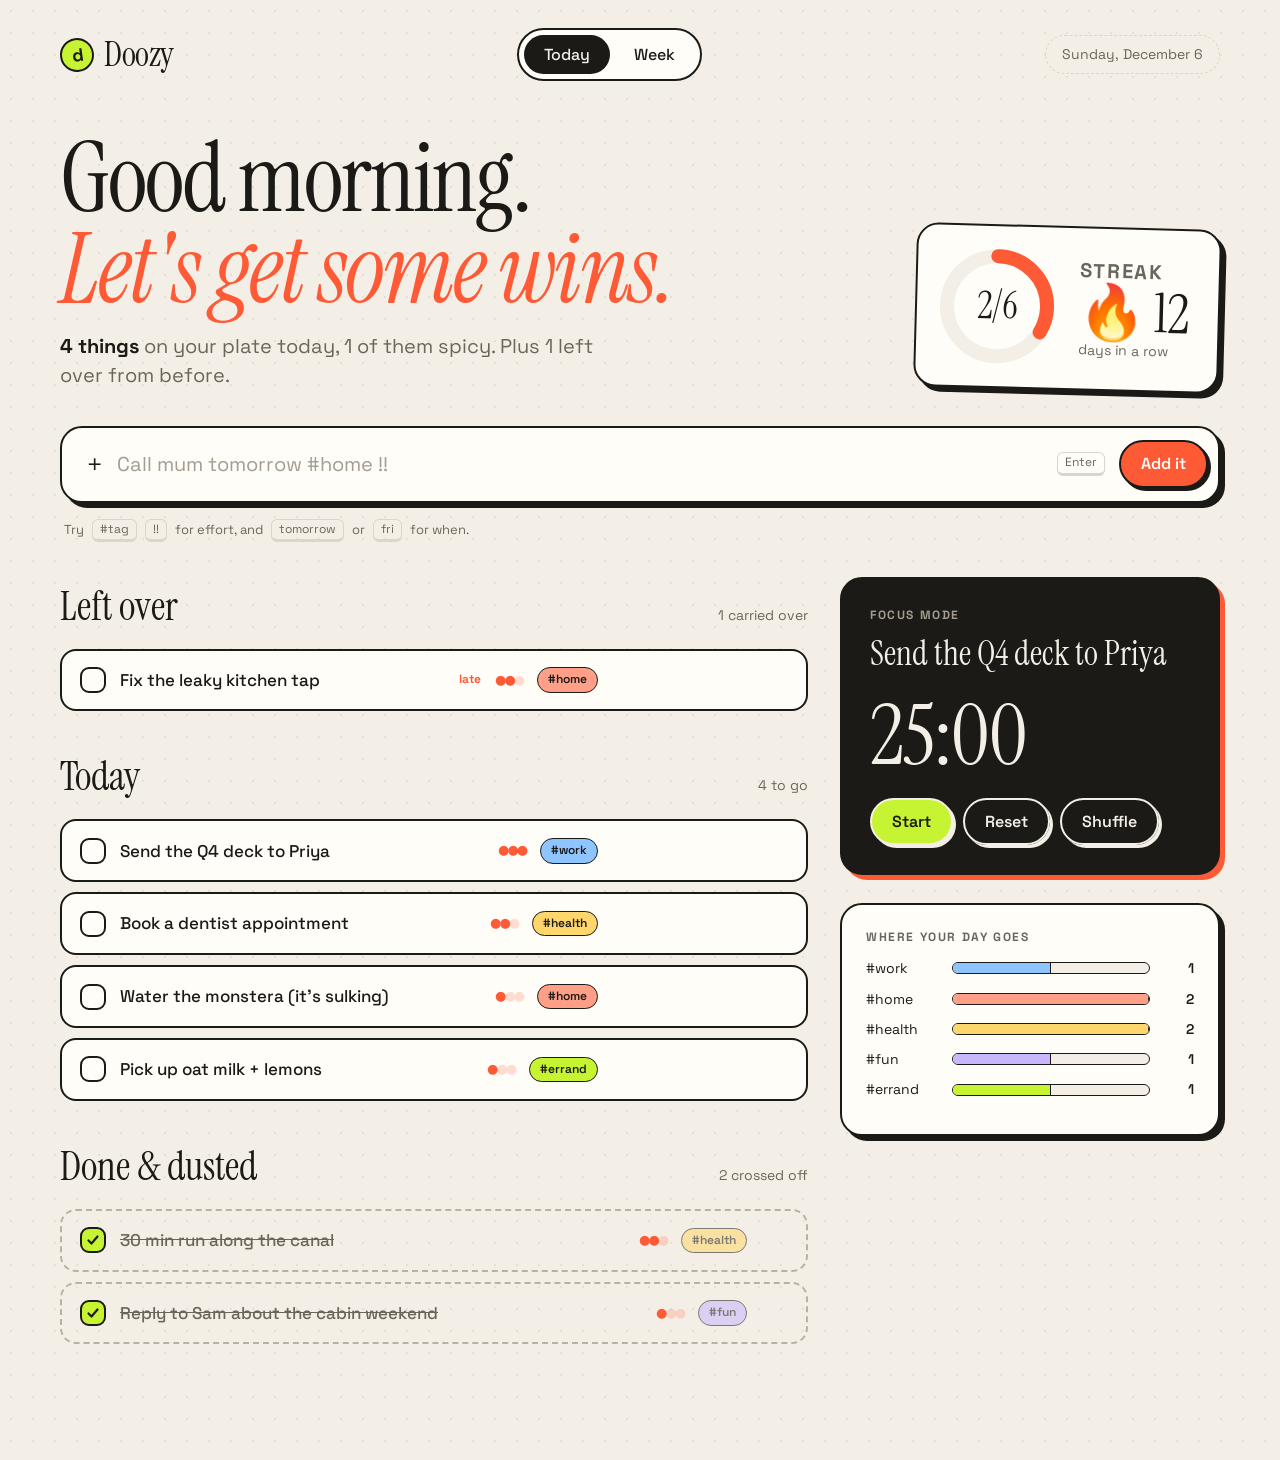
==== index.html @ 1b7770d5 "Add Doozy todo site: Today and Week pages Static two-page site (no build step). Today has quick-add " ====
<!doctype html>
<html lang="en">
<head>
  <meta charset="utf-8" />
  <meta name="viewport" content="width=device-width, initial-scale=1" />
  <title>Doozy — Today</title>
  <link rel="preconnect" href="https://fonts.googleapis.com" />
  <link rel="preconnect" href="https://fonts.gstatic.com" crossorigin />
  <link href="https://fonts.googleapis.com/css2?family=Instrument+Serif:ital@0;1&family=Space+Grotesk:wght@400;500;600;700&display=swap" rel="stylesheet" />
  <link rel="stylesheet" href="styles.css" />
</head>
<body>
  <div class="wrap">
    <nav class="nav">
      <a class="logo" href="index.html"><span class="logo-mark">d</span>Doozy</a>
      <div class="tabs">
        <a href="index.html" aria-current="page">Today</a>
        <a href="week.html">Week</a>
      </div>
      <span class="date-chip" data-date-chip>Monday, November 16</span>
    </nav>

    <header class="hero">
      <div>
        <h1 data-greeting>Good morning.<br /><em>Let's get some wins.</em></h1>
        <p data-summary><strong>4 things</strong> on your plate today. One of them is a tap that's been dripping since Sunday.</p>
      </div>
      <div class="card ring-card">
        <div class="ring">
          <svg width="120" height="120" viewBox="0 0 120 120">
            <circle class="ring-bg" cx="60" cy="60" r="50" fill="none" stroke-width="14" />
            <circle class="ring-fg" data-ring cx="60" cy="60" r="50" fill="none" stroke-width="14" stroke-linecap="round" stroke-dasharray="314.16" stroke-dashoffset="209.44" />
          </svg>
          <div class="ring-label" data-ring-label>2/6</div>
        </div>
        <div>
          <p class="eyebrow">Streak</p>
          <div class="streak-num" data-streak>🔥 12</div>
          <div class="streak-sub">days in a row</div>
        </div>
      </div>
    </header>

    <form class="card quick" data-quick>
      <span class="quick-plus" aria-hidden="true">+</span>
      <input data-quick-input aria-label="Add a task" placeholder="Call mum tomorrow #home !!" autocomplete="off" />
      <kbd>Enter</kbd>
      <button class="btn primary" type="submit">Add it</button>
    </form>
    <div class="parse-preview" data-preview>
      Try <kbd>#tag</kbd> <kbd>!!</kbd> for effort, and <kbd>tomorrow</kbd> or <kbd>fri</kbd> for when.
    </div>

    <div class="today-grid">
      <main>
        <section data-overdue-section>
          <div class="list-head">
            <h2>Left over</h2>
            <span data-overdue-count>1 from yesterday</span>
          </div>
          <ul class="tasks" data-overdue></ul>
        </section>

        <section>
          <div class="list-head">
            <h2>Today</h2>
            <span data-today-count>4 to go</span>
          </div>
          <ul class="tasks" data-today></ul>
        </section>

        <section>
          <div class="list-head">
            <h2>Done & dusted</h2>
            <span data-done-count>2 crossed off</span>
          </div>
          <ul class="tasks" data-done></ul>
        </section>
      </main>

      <aside class="side">
        <div class="card focus">
          <p class="eyebrow">Focus mode</p>
          <p class="focus-title" data-focus-title>Send the Q4 deck to Priya</p>
          <div class="timer" data-timer>25:00</div>
          <div class="focus-actions">
            <button class="btn lime" type="button" data-timer-toggle>Start</button>
            <button class="btn ghost" type="button" data-timer-reset>Reset</button>
            <button class="btn ghost" type="button" data-focus-next>Shuffle</button>
          </div>
        </div>

        <div class="card tags-card">
          <p class="eyebrow">Where your day goes</p>
          <div data-tag-bars></div>
        </div>
      </aside>
    </div>
  </div>

  <script src="app.js"></script>
  <script>
    let state = load();
    let focusId = null;

    function taskRow(t, overdue) {
      return `
        <li class="task ${t.done ? "done" : ""}" data-id="${t.id}">
          <button class="check" type="button" aria-label="${t.done ? "Mark not done" : "Mark done"}: ${escapeHtml(t.title)}" data-toggle>${CHECK_SVG}</button>
          <span class="task-title">${escapeHtml(t.title)}</span>
          ${overdue ? '<span class="overdue">late</span>' : ""}
          ${spiceDots(t.spice)}
          ${tagChip(t.tag)}
          <span class="actions">
            ${t.done ? "" : '<button class="icon-btn" type="button" data-focus>Focus</button>'}
            ${t.done ? "" : '<button class="icon-btn" type="button" data-snooze>Tomorrow →</button>'}
            <button class="icon-btn" type="button" data-delete aria-label="Delete">✕</button>
          </span>
        </li>`;
    }

    function render() {
      const today = todayIso();
      const todays = state.tasks.filter((t) => t.date === today);
      const overdue = state.tasks.filter((t) => t.date && t.date < today && !t.done);
      const open = todays.filter((t) => !t.done);
      const done = todays.filter((t) => t.done);

      document.querySelector("[data-overdue]").innerHTML = overdue.map((t) => taskRow(t, true)).join("");
      document.querySelector("[data-overdue-section]").hidden = overdue.length === 0;
      document.querySelector("[data-overdue-count]").textContent = `${overdue.length} carried over`;

      document.querySelector("[data-today]").innerHTML = open.length
        ? open.map((t) => taskRow(t)).join("")
        : '<li class="empty">Clear plate. Go outside, or steal something from the week.</li>';
      document.querySelector("[data-today-count]").textContent = `${open.length} to go`;

      document.querySelector("[data-done]").innerHTML = done.length
        ? done.map((t) => taskRow(t)).join("")
        : '<li class="empty">Nothing yet. The first one is the hardest.</li>';
      document.querySelector("[data-done-count]").textContent = `${done.length} crossed off`;

      const total = todays.length || 1;
      const ratio = done.length / total;
      document.querySelector("[data-ring]").style.strokeDashoffset = 314.16 * (1 - ratio);
      document.querySelector("[data-ring-label]").textContent = `${done.length}/${todays.length}`;
      document.querySelector("[data-streak]").textContent = `🔥 ${streak(state)}`;

      const hour = new Date().getHours();
      const hello = hour < 12 ? "Good morning." : hour < 18 ? "Good afternoon." : "Good evening.";
      const line = open.length === 0 && todays.length ? "<em>You cleared it all.</em>" : "<em>Let's get some wins.</em>";
      document.querySelector("[data-greeting]").innerHTML = `${hello}<br />${line}`;
      const heavy = open.filter((t) => t.spice === 3).length;
      document.querySelector("[data-summary]").innerHTML = open.length
        ? `<strong>${open.length} thing${open.length === 1 ? "" : "s"}</strong> on your plate today${heavy ? `, ${heavy} of them spicy` : ""}. ${overdue.length ? `Plus ${overdue.length} left over from before.` : "Nothing left over. Nice."}`
        : "Everything's done. Take the rest of the day back.";

      const counts = {};
      todays.concat(overdue).forEach((t) => (counts[t.tag] = (counts[t.tag] || 0) + 1));
      const max = Math.max(1, ...Object.values(counts));
      document.querySelector("[data-tag-bars]").innerHTML = Object.keys(TAGS)
        .map(
          (tag) => `
          <div class="bar-row">
            <span>#${tag}</span>
            <div class="bar"><i style="width:${((counts[tag] || 0) / max) * 100}%;background:${TAGS[tag]}"></i></div>
            <b>${counts[tag] || 0}</b>
          </div>`
        )
        .join("");

      const focusable = open.concat(overdue);
      if (!focusable.find((t) => t.id === focusId)) {
        focusId = (focusable.slice().sort((a, b) => b.spice - a.spice)[0] || {}).id || null;
      }
      const ft = state.tasks.find((t) => t.id === focusId);
      document.querySelector("[data-focus-title]").textContent = ft ? ft.title : "Nothing to focus on. Enjoy it.";
    }

    function update(fn) {
      fn();
      save(state);
      render();
    }

    document.addEventListener("click", (e) => {
      const row = e.target.closest(".task");
      if (!row) return;
      const t = state.tasks.find((x) => x.id === row.dataset.id);
      if (!t) return;
      if (e.target.closest("[data-toggle]")) {
        if (!t.done) cheer({ currentTarget: e.target.closest("[data-toggle]") });
        update(() => {
          t.done = !t.done;
          if (t.done && t.date < todayIso()) t.date = todayIso();
        });
      } else if (e.target.closest("[data-snooze]")) {
        update(() => (t.date = iso(addDays(new Date(), 1))));
        toast("Pushed to tomorrow. No judgement.");
      } else if (e.target.closest("[data-delete]")) {
        update(() => (state.tasks = state.tasks.filter((x) => x.id !== t.id)));
      } else if (e.target.closest("[data-focus]")) {
        focusId = t.id;
        render();
      }
    });

    const input = document.querySelector("[data-quick-input]");
    const preview = document.querySelector("[data-preview]");
    const previewDefault = preview.innerHTML;

    input.addEventListener("input", () => {
      if (!input.value.trim()) return (preview.innerHTML = previewDefault);
      const p = parseQuick(input.value);
      preview.innerHTML = `Will add <strong style="color:var(--ink)">“${escapeHtml(p.title || "…")}”</strong> ${tagChip(p.tag)} ${spiceDots(p.spice)} <span class="tag">${p.when}</span>`;
    });

    document.querySelector("[data-quick]").addEventListener("submit", (e) => {
      e.preventDefault();
      const p = parseQuick(input.value);
      if (!p.title) return;
      update(() =>
        state.tasks.push({ id: `t${Date.now()}`, title: p.title, tag: p.tag, spice: p.spice, date: p.date, done: false })
      );
      input.value = "";
      preview.innerHTML = previewDefault;
      toast(p.date === todayIso() ? "Added to today." : p.date ? `Scheduled for ${p.when}.` : "Tossed in Someday.");
    });

    let remaining = 25 * 60;
    let tick = null;
    const timerEl = document.querySelector("[data-timer]");
    const toggleBtn = document.querySelector("[data-timer-toggle]");
    const paint = () =>
      (timerEl.textContent = `${String(Math.floor(remaining / 60)).padStart(2, "0")}:${String(remaining % 60).padStart(2, "0")}`);
    const stop = () => {
      clearInterval(tick);
      tick = null;
      toggleBtn.textContent = "Start";
    };

    toggleBtn.addEventListener("click", () => {
      if (tick) return stop();
      toggleBtn.textContent = "Pause";
      tick = setInterval(() => {
        remaining--;
        paint();
        if (remaining <= 0) {
          stop();
          remaining = 25 * 60;
          paint();
          toast("Focus session done. Stretch a bit.");
        }
      }, 1000);
    });

    document.querySelector("[data-timer-reset]").addEventListener("click", () => {
      stop();
      remaining = 25 * 60;
      paint();
    });

    document.querySelector("[data-focus-next]").addEventListener("click", () => {
      const pool = state.tasks.filter((t) => !t.done && t.date && t.date <= todayIso() && t.id !== focusId);
      if (pool.length) focusId = pool[Math.floor(Math.random() * pool.length)].id;
      render();
    });

    setDateChip();
    render();
  </script>
</body>
</html>
---- styles.css ----
:root {
  --paper: #f4efe6;
  --card: #fffdf8;
  --ink: #1b1a17;
  --muted: #6b665c;
  --line: #ddd5c7;
  --tomato: #ff5a36;
  --lime: #c6f432;
  --sky: #8ec5ff;
  --lilac: #c9b6ff;
  --peach: #ff9f87;
  --butter: #ffd66b;
  --radius: 22px;
  --display: "Instrument Serif", Georgia, serif;
  --body: "Space Grotesk", system-ui, sans-serif;
}

* { box-sizing: border-box; }

html, body { margin: 0; }

body {
  background: var(--paper);
  color: var(--ink);
  font-family: var(--body);
  font-size: 16px;
  line-height: 1.45;
  min-height: 100vh;
  background-image: radial-gradient(rgba(27, 26, 23, 0.07) 1px, transparent 1px);
  background-size: 22px 22px;
}

button, input { font: inherit; color: inherit; }
button { cursor: pointer; }

.wrap { max-width: 1240px; margin: 0 auto; padding: 0 40px 80px; }

/* ---------- Nav ---------- */
.nav {
  display: flex;
  align-items: center;
  justify-content: space-between;
  padding: 28px 0;
}

.logo {
  font-family: var(--display);
  font-size: 34px;
  letter-spacing: -0.5px;
  text-decoration: none;
  color: var(--ink);
  display: flex;
  align-items: center;
  gap: 10px;
}

.logo-mark {
  width: 34px;
  height: 34px;
  border-radius: 50%;
  background: var(--lime);
  border: 2px solid var(--ink);
  display: grid;
  place-items: center;
  font-family: var(--body);
  font-size: 18px;
  font-weight: 700;
  transform: rotate(-8deg);
}

.tabs {
  display: flex;
  gap: 4px;
  padding: 5px;
  background: var(--card);
  border: 2px solid var(--ink);
  border-radius: 999px;
}

.tabs a {
  padding: 8px 20px;
  border-radius: 999px;
  text-decoration: none;
  color: var(--ink);
  font-weight: 500;
}

.tabs a[aria-current="page"] { background: var(--ink); color: var(--paper); }

.date-chip {
  font-size: 14px;
  color: var(--muted);
  border: 1.5px dashed var(--line);
  border-radius: 999px;
  padding: 8px 16px;
}

/* ---------- Shared bits ---------- */
.card {
  background: var(--card);
  border: 2px solid var(--ink);
  border-radius: var(--radius);
  box-shadow: 5px 5px 0 var(--ink);
}

.eyebrow {
  text-transform: uppercase;
  letter-spacing: 1.6px;
  font-size: 12px;
  font-weight: 700;
  color: var(--muted);
  margin: 0 0 12px;
}

.tag {
  display: inline-flex;
  align-items: center;
  font-size: 12px;
  font-weight: 600;
  padding: 3px 10px;
  border-radius: 999px;
  border: 1.5px solid var(--ink);
  white-space: nowrap;
}

.spice { color: var(--tomato); font-size: 13px; letter-spacing: -2px; }

.check {
  flex: none;
  width: 26px;
  height: 26px;
  border-radius: 9px;
  border: 2px solid var(--ink);
  background: var(--card);
  display: grid;
  place-items: center;
  padding: 0;
  transition: transform 0.15s ease, background 0.15s ease;
}

.check:hover { transform: scale(1.08) rotate(-4deg); }
.check svg { opacity: 0; transition: opacity 0.15s; }
.done .check { background: var(--lime); }
.done .check svg { opacity: 1; }

.btn {
  border: 2px solid var(--ink);
  border-radius: 999px;
  padding: 10px 20px;
  font-weight: 600;
  background: var(--card);
  box-shadow: 3px 3px 0 var(--ink);
  transition: transform 0.1s, box-shadow 0.1s;
}

.btn:active { transform: translate(3px, 3px); box-shadow: 0 0 0 var(--ink); }
.btn.primary { background: var(--tomato); color: #fff; }
.btn.lime { background: var(--lime); }

.icon-btn {
  border: none;
  background: transparent;
  color: var(--muted);
  border-radius: 8px;
  padding: 4px 8px;
  font-size: 13px;
}

.icon-btn:hover { background: var(--paper); color: var(--ink); }

/* ---------- Today: hero ---------- */
.hero {
  display: grid;
  grid-template-columns: 1fr auto;
  gap: 40px;
  align-items: end;
  padding: 24px 0 36px;
}

.hero h1 {
  font-family: var(--display);
  font-weight: 400;
  font-size: 96px;
  line-height: 0.95;
  letter-spacing: -2px;
  margin: 0 0 16px;
}

.hero h1 em { color: var(--tomato); }

.hero p { margin: 0; font-size: 20px; color: var(--muted); max-width: 560px; }
.hero p strong { color: var(--ink); }

.ring-card {
  display: flex;
  align-items: center;
  gap: 22px;
  padding: 20px 28px 20px 20px;
  transform: rotate(1.5deg);
}

.ring { position: relative; width: 120px; height: 120px; }
.ring svg { transform: rotate(-90deg); }
.ring-bg { stroke: var(--paper); }
.ring-fg { stroke: var(--tomato); transition: stroke-dashoffset 0.6s cubic-bezier(.5,1.6,.4,1); }

.ring-label {
  position: absolute;
  inset: 0;
  display: grid;
  place-items: center;
  font-family: var(--display);
  font-size: 38px;
}

.streak-num { font-family: var(--display); font-size: 54px; line-height: 1; }
.streak-sub { color: var(--muted); font-size: 14px; }

/* ---------- Quick add ---------- */
.quick {
  display: flex;
  align-items: center;
  gap: 14px;
  padding: 10px 10px 10px 24px;
  margin-bottom: 14px;
}

.quick-plus { font-size: 28px; font-weight: 300; }

.quick input {
  flex: 1;
  border: none;
  outline: none;
  background: transparent;
  font-size: 20px;
  padding: 12px 0;
}

.quick input::placeholder { color: #a39c8f; }

kbd {
  font-family: var(--body);
  font-size: 12px;
  border: 1.5px solid var(--line);
  border-bottom-width: 3px;
  border-radius: 6px;
  padding: 1px 7px;
  color: var(--muted);
}

.parse-preview {
  display: flex;
  gap: 8px;
  flex-wrap: wrap;
  min-height: 28px;
  margin: 0 0 32px 4px;
  font-size: 13px;
  color: var(--muted);
  align-items: center;
}

/* ---------- Today: layout ---------- */
.today-grid {
  display: grid;
  grid-template-columns: minmax(0, 1fr) 380px;
  gap: 32px;
  align-items: start;
}

.list-head {
  display: flex;
  align-items: baseline;
  justify-content: space-between;
  margin: 0 0 14px;
}

.list-head h2 {
  font-family: var(--display);
  font-weight: 400;
  font-size: 40px;
  margin: 0;
}

.list-head span { color: var(--muted); font-size: 14px; }

.tasks { list-style: none; margin: 0 0 36px; padding: 0; display: grid; gap: 10px; }

.task {
  display: flex;
  align-items: center;
  gap: 14px;
  padding: 16px 18px;
  background: var(--card);
  border: 2px solid var(--ink);
  border-radius: 16px;
  transition: transform 0.2s ease, opacity 0.3s ease;
}

.task:hover { transform: translateX(4px); }

.task-title { flex: 1; min-width: 0; font-size: 17px; font-weight: 500; }

.task.done { background: transparent; border-style: dashed; border-color: #b9b1a2; }
.task.done .task-title { text-decoration: line-through; color: var(--muted); }
.task.done .tag { opacity: 0.55; }

.task .actions { display: flex; gap: 2px; opacity: 0; transition: opacity 0.15s; }
.task:hover .actions, .task:focus-within .actions { opacity: 1; }

.overdue { color: var(--tomato); font-size: 12px; font-weight: 700; }

.empty {
  border: 2px dashed var(--line);
  border-radius: 16px;
  padding: 28px;
  text-align: center;
  color: var(--muted);
}

/* ---------- Focus card ---------- */
.side { display: grid; gap: 28px; position: sticky; top: 24px; }

.focus {
  background: var(--ink);
  color: var(--paper);
  padding: 28px;
  box-shadow: 5px 5px 0 var(--tomato);
}

.focus .eyebrow { color: #a39c8f; }

.focus-title {
  font-family: var(--display);
  font-size: 34px;
  line-height: 1.05;
  margin: 0 0 22px;
}

.timer {
  font-family: var(--display);
  font-size: 84px;
  line-height: 1;
  letter-spacing: -1px;
  margin-bottom: 20px;
  font-variant-numeric: tabular-nums;
}

.focus-actions { display: flex; gap: 10px; }
.focus .btn { border-color: var(--paper); box-shadow: 3px 3px 0 var(--paper); color: var(--ink); }
.focus .btn.ghost { background: transparent; color: var(--paper); }

.tags-card { padding: 24px; }

.bar-row {
  display: grid;
  grid-template-columns: 74px 1fr 32px;
  gap: 12px;
  align-items: center;
  font-size: 14px;
  margin-bottom: 10px;
}

.bar { height: 12px; border-radius: 999px; background: var(--paper); overflow: hidden; border: 1.5px solid var(--ink); }
.bar i { display: block; height: 100%; border-right: 1.5px solid var(--ink); }
.bar-row b { text-align: right; font-weight: 600; }

/* ---------- Week ---------- */
.week-head {
  display: flex;
  align-items: end;
  justify-content: space-between;
  gap: 24px;
  padding: 24px 0 36px;
}

.week-head h1 {
  font-family: var(--display);
  font-weight: 400;
  font-size: 88px;
  line-height: 0.95;
  letter-spacing: -2px;
  margin: 0 0 12px;
}

.week-head h1 em { color: var(--tomato); }
.week-head p { margin: 0; color: var(--muted); font-size: 18px; }

.week-nav { display: flex; gap: 10px; align-items: center; }

.board {
  display: grid;
  grid-template-columns: repeat(7, minmax(0, 1fr));
  gap: 12px;
  margin-bottom: 40px;
}

.day {
  background: var(--card);
  border: 2px solid var(--ink);
  border-radius: 18px;
  padding: 14px 12px 12px;
  min-height: 420px;
  display: flex;
  flex-direction: column;
  transition: background 0.15s, transform 0.15s;
}

.day.past { opacity: 0.7; }
.day.today { background: var(--lime); box-shadow: 5px 5px 0 var(--ink); transform: translateY(-6px); }
.day.drag-over { background: #fff3d6; transform: translateY(-4px) rotate(-0.6deg); }

.day-head { display: flex; justify-content: space-between; align-items: baseline; margin-bottom: 4px; }
.day-name { text-transform: uppercase; font-size: 12px; font-weight: 700; letter-spacing: 1.4px; }
.day-date { font-family: var(--display); font-size: 40px; line-height: 1; }

.load { height: 6px; border-radius: 999px; background: rgba(27,26,23,0.1); margin: 8px 0 14px; overflow: hidden; }
.load i { display: block; height: 100%; background: var(--ink); border-radius: 999px; }

.mini-list { list-style: none; margin: 0; padding: 0; display: grid; gap: 8px; flex: 1; align-content: start; }

.mini {
  background: var(--card);
  border: 1.5px solid var(--ink);
  border-radius: 12px;
  padding: 9px;
  font-size: 13.5px;
  line-height: 1.35;
  cursor: grab;
  display: grid;
  gap: 8px;
}

.mini:active { cursor: grabbing; }
.mini.dragging { opacity: 0.4; }
.mini-top { display: flex; gap: 8px; align-items: flex-start; }
.mini-top span { flex: 1; min-width: 0; overflow-wrap: break-word; hyphens: auto; }
.mini .check { width: 20px; height: 20px; border-radius: 7px; border-width: 1.5px; }
.mini .check svg { width: 12px; height: 12px; }
.mini.done span { text-decoration: line-through; color: var(--muted); }
.mini .tag { font-size: 11px; padding: 1px 8px; justify-self: start; }

.add-inline {
  margin-top: 10px;
  border: 1.5px dashed rgba(27,26,23,0.35);
  border-radius: 12px;
  background: transparent;
  padding: 9px 10px;
  font-size: 13px;
  width: 100%;
  outline: none;
}

.add-inline:focus { border-style: solid; border-color: var(--ink); background: var(--card); }

.someday { padding: 24px 28px; }
.someday-head { display: flex; justify-content: space-between; align-items: baseline; margin-bottom: 16px; }
.someday-head h2 { font-family: var(--display); font-weight: 400; font-size: 38px; margin: 0; }
.someday-head span { color: var(--muted); font-size: 14px; }
.someday .mini-list { display: flex; flex-wrap: wrap; gap: 10px; min-height: 56px; }
.someday .mini { width: 220px; transform: rotate(var(--tilt, 0deg)); background: #fff8e0; }
.someday.drag-over { background: #fff3d6; }

/* ---------- Confetti ---------- */
.confetti { position: fixed; inset: 0; pointer-events: none; z-index: 50; overflow: hidden; }

.confetti i {
  position: absolute;
  width: 9px;
  height: 14px;
  border-radius: 2px;
  animation: pop 0.9s cubic-bezier(.2,.7,.4,1) forwards;
}

@keyframes pop {
  to {
    transform: translate(var(--dx), var(--dy)) rotate(var(--rot));
    opacity: 0;
  }
}

.toast {
  position: fixed;
  left: 50%;
  bottom: 32px;
  transform: translate(-50%, 120px);
  background: var(--ink);
  color: var(--paper);
  padding: 12px 22px;
  border-radius: 999px;
  font-weight: 500;
  transition: transform 0.3s cubic-bezier(.5,1.6,.4,1);
  z-index: 60;
}

.toast.show { transform: translate(-50%, 0); }

/* ---------- Responsive ---------- */
@media (max-width: 1100px) {
  .board { grid-template-columns: repeat(4, minmax(0, 1fr)); }
}

@media (max-width: 900px) {
  .wrap { padding: 0 20px 60px; }
  .hero { grid-template-columns: 1fr; }
  .hero h1, .week-head h1 { font-size: 64px; }
  .today-grid { grid-template-columns: 1fr; }
  .side { position: static; }
  .date-chip { display: none; }
  .week-head { flex-direction: column; align-items: start; }
  .board { grid-template-columns: repeat(2, minmax(0, 1fr)); }
  .day { min-height: 220px; }
}
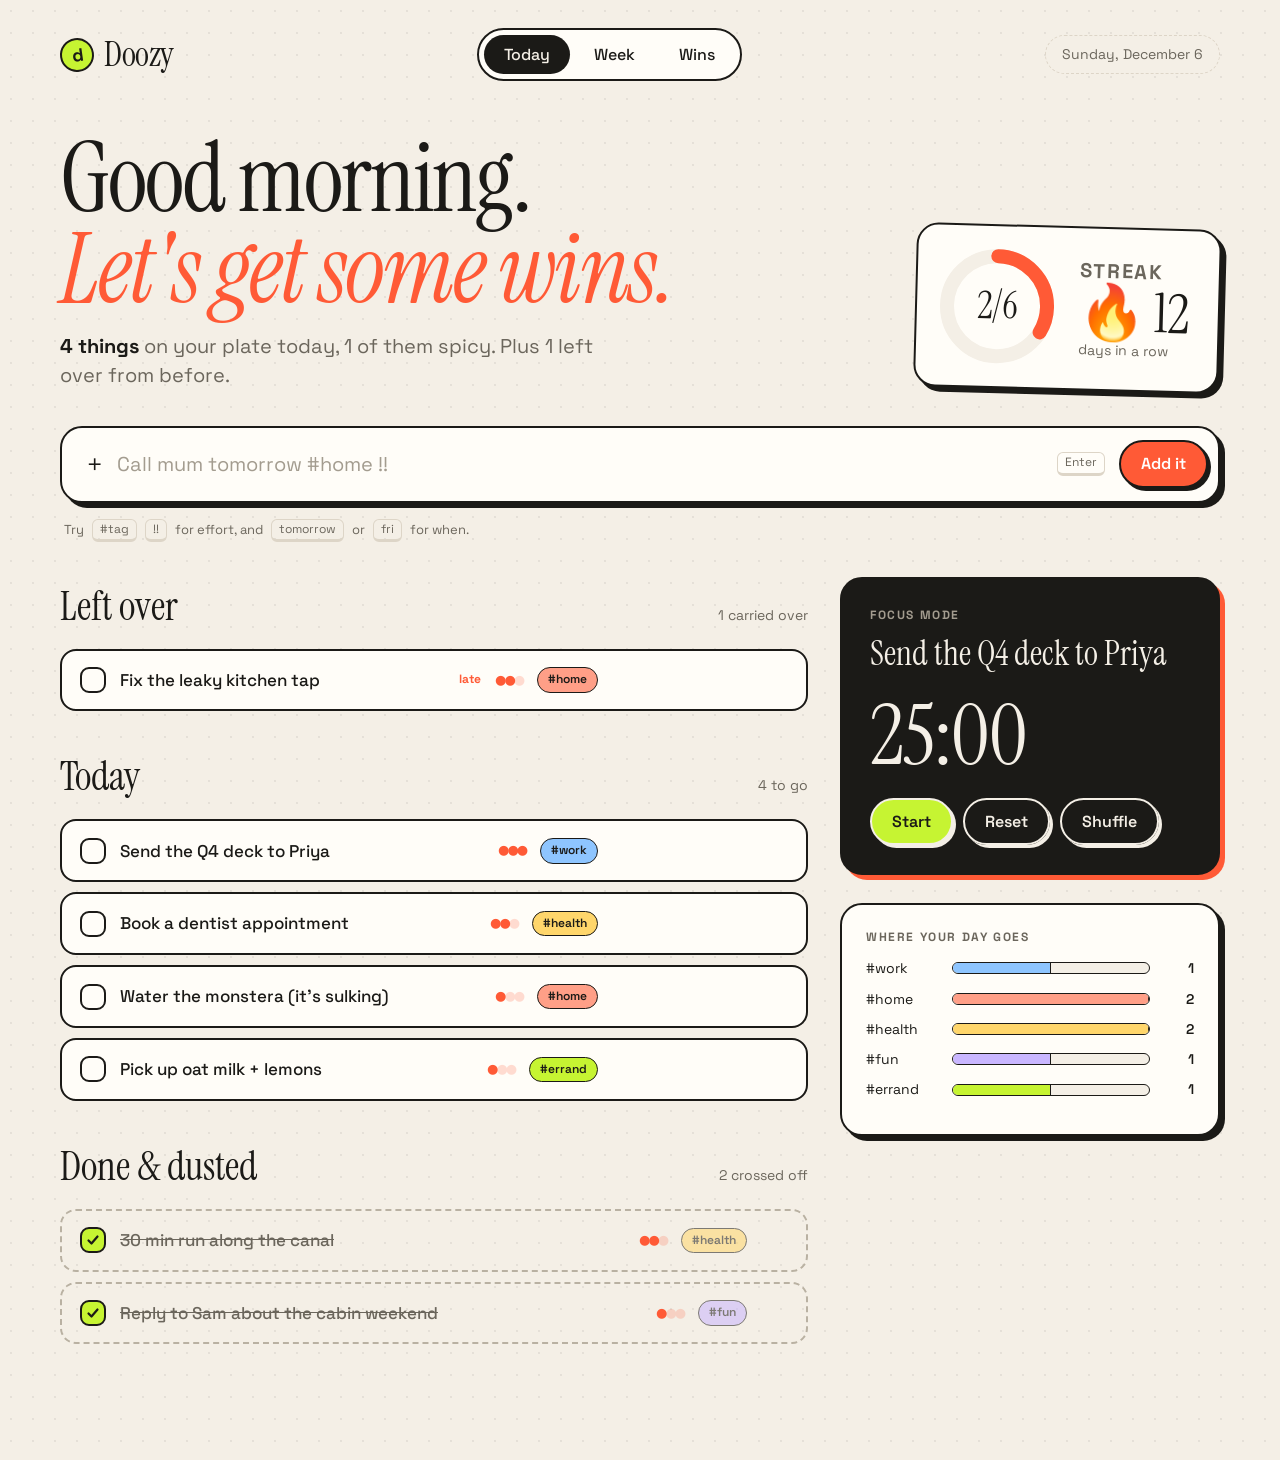
==== commit 8c1cb873: "This file is a branch of a GitHub repository, checked out… Lindi Build session ses_0mwj9bfaly47mw828" ====
--- a/index.html
+++ b/index.html
@@ -16,6 +16,7 @@
       <div class="tabs">
         <a href="index.html" aria-current="page">Today</a>
         <a href="week.html">Week</a>
+        <a href="wins.html">Wins</a>
       </div>
       <span class="date-chip" data-date-chip>Monday, November 16</span>
     </nav>
--- a/styles.css
+++ b/styles.css
@@ -460,6 +460,42 @@
 .someday .mini { width: 220px; transform: rotate(var(--tilt, 0deg)); background: #fff8e0; }
 .someday.drag-over { background: #fff3d6; }
 
+/* ---------- Wins ---------- */
+a.btn { display: inline-block; text-decoration: none; color: var(--ink); }
+
+.stats {
+  display: grid;
+  grid-template-columns: repeat(4, minmax(0, 1fr));
+  gap: 20px;
+  margin-bottom: 40px;
+}
+
+.stat { padding: 22px 24px; }
+.stat-lime { background: var(--lime); transform: rotate(-1deg); }
+.stat-num { font-family: var(--display); font-size: 64px; line-height: 1; }
+.stat-sub { color: var(--muted); font-size: 14px; margin-top: 6px; }
+.stat-lime .stat-sub { color: var(--ink); }
+
+.chart-card { padding: 24px 28px 20px; margin-bottom: 40px; }
+
+.chart {
+  display: grid;
+  grid-template-columns: repeat(14, minmax(0, 1fr));
+  gap: 10px;
+  align-items: end;
+  height: 230px;
+}
+
+.col { display: flex; flex-direction: column; align-items: center; justify-content: end; gap: 6px; height: 100%; }
+.col b { font-size: 13px; font-weight: 600; }
+.col i { display: block; width: 100%; border: 2px solid var(--ink); border-radius: 10px 10px 4px 4px; background: var(--sky); }
+.col i.zero { height: 6px; border: none; background: var(--line); border-radius: 999px; }
+.col span { font-size: 12px; font-weight: 700; letter-spacing: 1px; color: var(--muted); text-transform: uppercase; }
+.col.today i { background: var(--tomato); box-shadow: 3px 3px 0 var(--ink); }
+.col.today span { color: var(--tomato); }
+
+.when { color: var(--muted); font-size: 13px; }
+
 /* ---------- Confetti ---------- */
 .confetti { position: fixed; inset: 0; pointer-events: none; z-index: 50; overflow: hidden; }
 
@@ -508,5 +544,6 @@
   .date-chip { display: none; }
   .week-head { flex-direction: column; align-items: start; }
   .board { grid-template-columns: repeat(2, minmax(0, 1fr)); }
+  .stats { grid-template-columns: repeat(2, minmax(0, 1fr)); }
   .day { min-height: 220px; }
 }
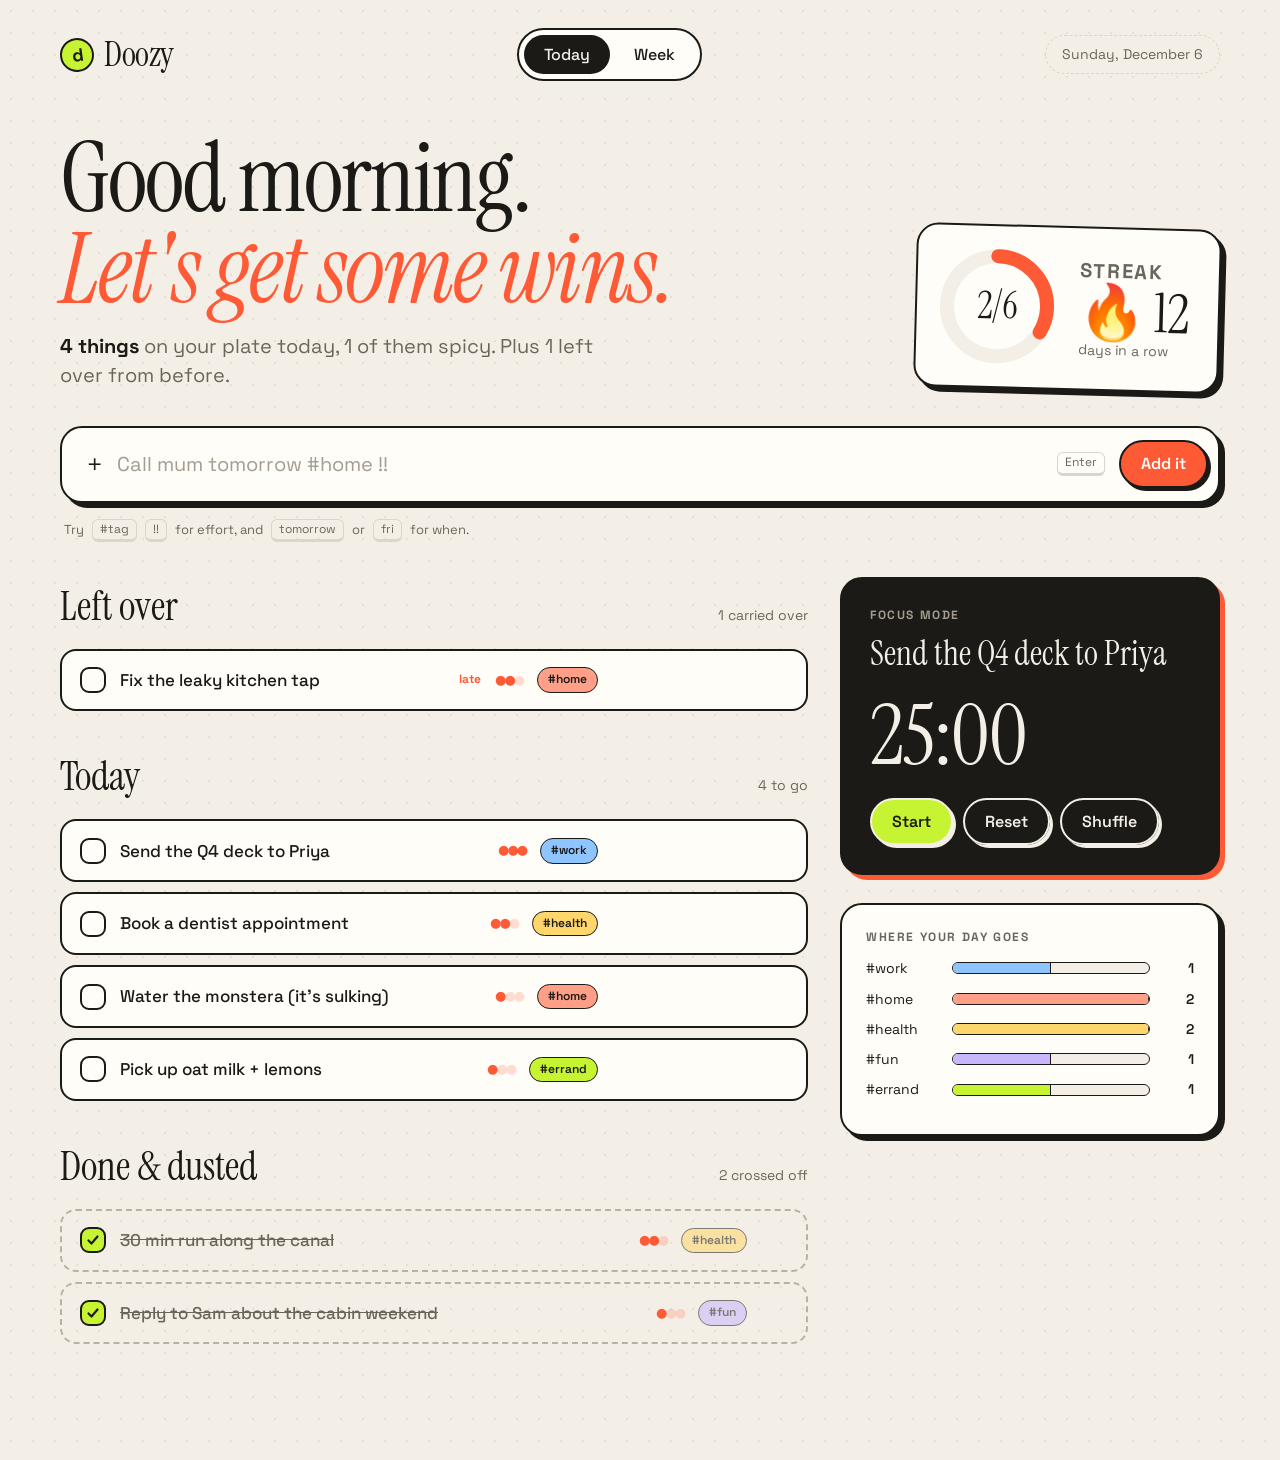
==== commit 901befdf: "This file is a branch of a GitHub repository, checked out… Lindi Build session ses_0mwjahjktoq2c6ywr" ====
--- a/index.html
+++ b/index.html
@@ -16,7 +16,6 @@
       <div class="tabs">
         <a href="index.html" aria-current="page">Today</a>
         <a href="week.html">Week</a>
-        <a href="wins.html">Wins</a>
       </div>
       <span class="date-chip" data-date-chip>Monday, November 16</span>
     </nav>
--- a/styles.css
+++ b/styles.css
@@ -387,27 +387,35 @@
 
 .week-nav { display: flex; gap: 10px; align-items: center; }
 
-.board {
-  display: grid;
-  grid-template-columns: repeat(7, minmax(0, 1fr));
-  gap: 12px;
-  margin-bottom: 40px;
-}
+.week-layout {
+  display: grid;
+  grid-template-columns: minmax(0, 1fr) 340px;
+  gap: 32px;
+  align-items: start;
+}
+
+.agenda { display: grid; gap: 12px; }
 
 .day {
   background: var(--card);
   border: 2px solid var(--ink);
   border-radius: 18px;
-  padding: 14px 12px 12px;
-  min-height: 420px;
-  display: flex;
-  flex-direction: column;
+  padding: 14px 16px;
+  display: grid;
+  grid-template-columns: 150px minmax(0, 1fr);
+  gap: 20px;
+  align-items: start;
   transition: background 0.15s, transform 0.15s;
 }
 
 .day.past { opacity: 0.7; }
-.day.today { background: var(--lime); box-shadow: 5px 5px 0 var(--ink); transform: translateY(-6px); }
-.day.drag-over { background: #fff3d6; transform: translateY(-4px) rotate(-0.6deg); }
+.day.today { background: var(--lime); box-shadow: 5px 5px 0 var(--ink); transform: translateX(-6px); }
+.day.drag-over { background: #fff3d6; transform: translateX(4px) rotate(-0.3deg); }
+
+.day-label { padding-top: 2px; }
+.day-body { display: flex; flex-wrap: wrap; gap: 8px; align-items: flex-start; }
+.day-body .mini-list { display: flex; flex-wrap: wrap; gap: 8px; flex: 0 1 auto; }
+.day-body .mini { width: 200px; }
 
 .day-head { display: flex; justify-content: space-between; align-items: baseline; margin-bottom: 4px; }
 .day-name { text-transform: uppercase; font-size: 12px; font-weight: 700; letter-spacing: 1.4px; }
@@ -440,61 +448,24 @@
 .mini .tag { font-size: 11px; padding: 1px 8px; justify-self: start; }
 
 .add-inline {
-  margin-top: 10px;
   border: 1.5px dashed rgba(27,26,23,0.35);
   border-radius: 12px;
   background: transparent;
   padding: 9px 10px;
   font-size: 13px;
-  width: 100%;
+  width: 200px;
   outline: none;
 }
 
 .add-inline:focus { border-style: solid; border-color: var(--ink); background: var(--card); }
 
-.someday { padding: 24px 28px; }
-.someday-head { display: flex; justify-content: space-between; align-items: baseline; margin-bottom: 16px; }
+.someday { padding: 24px; position: sticky; top: 24px; }
+.someday-head { display: grid; gap: 4px; margin-bottom: 16px; }
 .someday-head h2 { font-family: var(--display); font-weight: 400; font-size: 38px; margin: 0; }
 .someday-head span { color: var(--muted); font-size: 14px; }
-.someday .mini-list { display: flex; flex-wrap: wrap; gap: 10px; min-height: 56px; }
-.someday .mini { width: 220px; transform: rotate(var(--tilt, 0deg)); background: #fff8e0; }
+.someday .mini-list { display: grid; gap: 10px; min-height: 56px; }
+.someday .mini { transform: rotate(var(--tilt, 0deg)); background: #fff8e0; }
 .someday.drag-over { background: #fff3d6; }
-
-/* ---------- Wins ---------- */
-a.btn { display: inline-block; text-decoration: none; color: var(--ink); }
-
-.stats {
-  display: grid;
-  grid-template-columns: repeat(4, minmax(0, 1fr));
-  gap: 20px;
-  margin-bottom: 40px;
-}
-
-.stat { padding: 22px 24px; }
-.stat-lime { background: var(--lime); transform: rotate(-1deg); }
-.stat-num { font-family: var(--display); font-size: 64px; line-height: 1; }
-.stat-sub { color: var(--muted); font-size: 14px; margin-top: 6px; }
-.stat-lime .stat-sub { color: var(--ink); }
-
-.chart-card { padding: 24px 28px 20px; margin-bottom: 40px; }
-
-.chart {
-  display: grid;
-  grid-template-columns: repeat(14, minmax(0, 1fr));
-  gap: 10px;
-  align-items: end;
-  height: 230px;
-}
-
-.col { display: flex; flex-direction: column; align-items: center; justify-content: end; gap: 6px; height: 100%; }
-.col b { font-size: 13px; font-weight: 600; }
-.col i { display: block; width: 100%; border: 2px solid var(--ink); border-radius: 10px 10px 4px 4px; background: var(--sky); }
-.col i.zero { height: 6px; border: none; background: var(--line); border-radius: 999px; }
-.col span { font-size: 12px; font-weight: 700; letter-spacing: 1px; color: var(--muted); text-transform: uppercase; }
-.col.today i { background: var(--tomato); box-shadow: 3px 3px 0 var(--ink); }
-.col.today span { color: var(--tomato); }
-
-.when { color: var(--muted); font-size: 13px; }
 
 /* ---------- Confetti ---------- */
 .confetti { position: fixed; inset: 0; pointer-events: none; z-index: 50; overflow: hidden; }
@@ -532,7 +503,8 @@
 
 /* ---------- Responsive ---------- */
 @media (max-width: 1100px) {
-  .board { grid-template-columns: repeat(4, minmax(0, 1fr)); }
+  .week-layout { grid-template-columns: 1fr; }
+  .someday { position: static; }
 }
 
 @media (max-width: 900px) {
@@ -543,7 +515,5 @@
   .side { position: static; }
   .date-chip { display: none; }
   .week-head { flex-direction: column; align-items: start; }
-  .board { grid-template-columns: repeat(2, minmax(0, 1fr)); }
-  .stats { grid-template-columns: repeat(2, minmax(0, 1fr)); }
-  .day { min-height: 220px; }
-}
+  .day { grid-template-columns: 1fr; gap: 10px; }
+}
